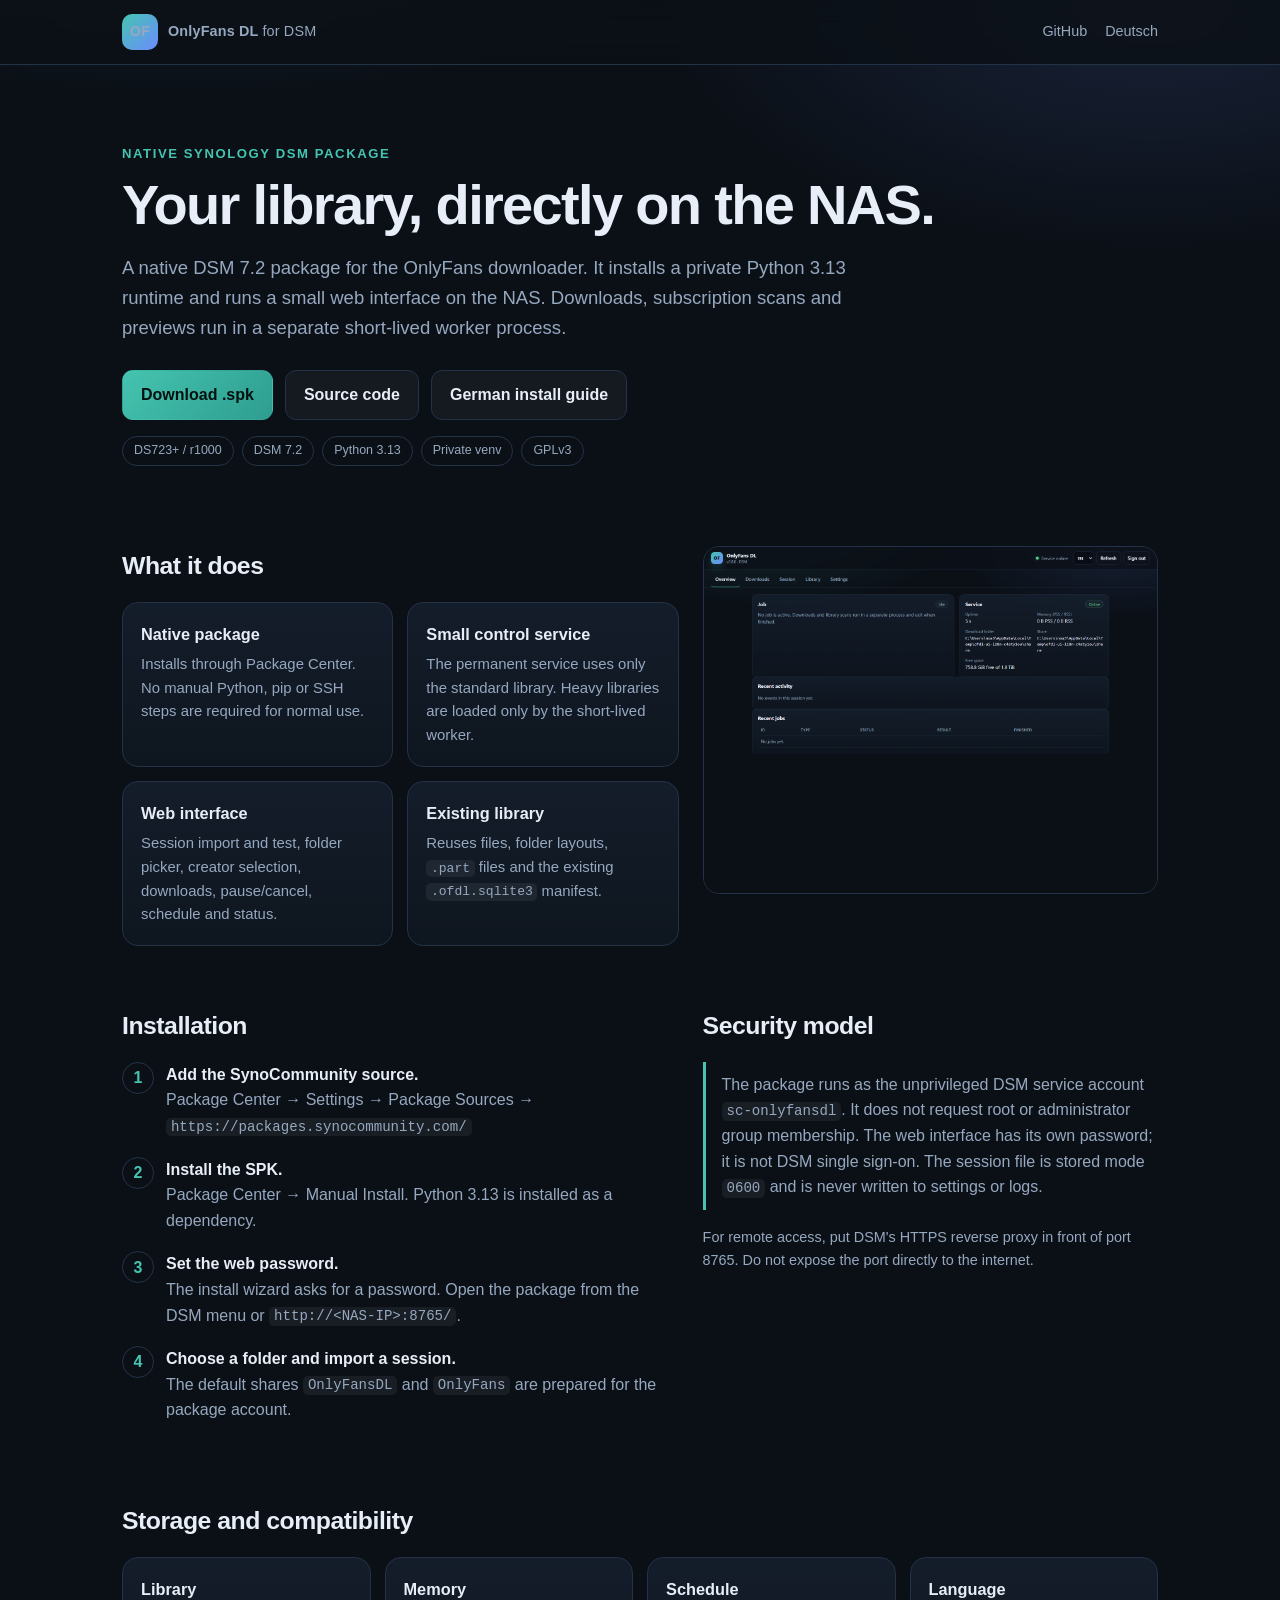
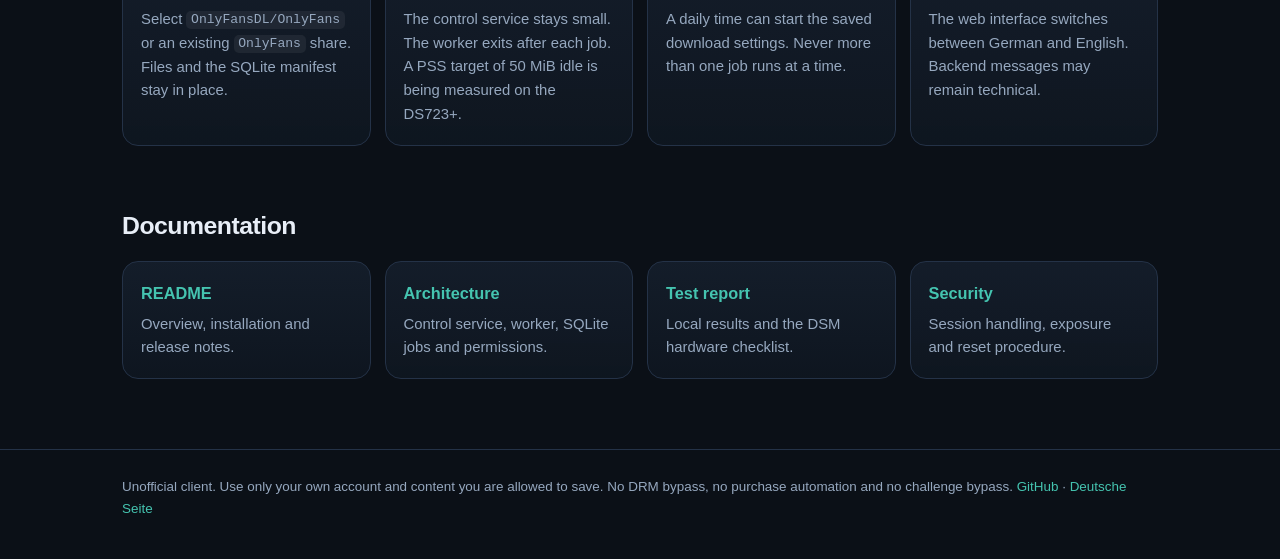
==== docs/index.html @ 4cc80c6b "fix: install as unprivileged package; add bilingual UI and pages Remove the administrator-group requ" ====
<!doctype html>
<html lang="en">
<head>
  <meta charset="utf-8">
  <meta name="viewport" content="width=device-width, initial-scale=1">
  <meta name="color-scheme" content="dark">
  <title>OnlyFans DL for Synology DSM</title>
  <meta name="description" content="Native OnlyFans downloader package for Synology DSM 7.2 with a small web interface and a private Python runtime.">
  <link rel="stylesheet" href="site.css">
</head>
<body>
  <header class="site">
    <div class="wrap nav">
      <div class="brand"><span class="logo">OF</span><span>OnlyFans DL <span style="color:var(--muted);font-weight:500">for DSM</span></span></div>
      <span class="spacer"></span>
      <a href="https://github.com/Noa3/Synology-DSM-OnlyfansDownloader">GitHub</a>
      <a href="de/index.html">Deutsch</a>
    </div>
  </header>

  <main>
    <section class="hero">
      <div class="wrap">
        <div class="eyebrow">Native Synology DSM package</div>
        <h1>Your library, directly on the NAS.</h1>
        <p class="lead">A native DSM 7.2 package for the OnlyFans downloader. It installs a private
          Python 3.13 runtime and runs a small web interface on the NAS. Downloads, subscription
          scans and previews run in a separate short-lived worker process.</p>
        <div class="actions">
          <a class="btn primary" href="https://github.com/Noa3/Synology-DSM-OnlyfansDownloader/releases/latest">Download .spk</a>
          <a class="btn" href="https://github.com/Noa3/Synology-DSM-OnlyfansDownloader">Source code</a>
          <a class="btn" href="https://github.com/Noa3/Synology-DSM-OnlyfansDownloader/blob/main/docs/INSTALL_DE.md">German install guide</a>
        </div>
        <div class="badges">
          <span class="badge">DS723+ / r1000</span>
          <span class="badge">DSM 7.2</span>
          <span class="badge">Python 3.13</span>
          <span class="badge">Private venv</span>
          <span class="badge">GPLv3</span>
        </div>
      </div>
    </section>

    <section>
      <div class="wrap split">
        <div>
          <h2>What it does</h2>
          <div class="grid">
            <div class="card"><h3>Native package</h3><p>Installs through Package Center. No manual Python, pip or SSH steps are required for normal use.</p></div>
            <div class="card"><h3>Small control service</h3><p>The permanent service uses only the standard library. Heavy libraries are loaded only by the short-lived worker.</p></div>
            <div class="card"><h3>Web interface</h3><p>Session import and test, folder picker, creator selection, downloads, pause/cancel, schedule and status.</p></div>
            <div class="card"><h3>Existing library</h3><p>Reuses files, folder layouts, <code>.part</code> files and the existing <code>.ofdl.sqlite3</code> manifest.</p></div>
          </div>
        </div>
        <div class="shot"><img src="dsm-ui-dashboard-en.png" alt="OnlyFans DL DSM dashboard"></div>
      </div>
    </section>

    <section>
      <div class="wrap split">
        <div>
          <h2>Installation</h2>
          <ol class="steps">
            <li><b>Add the SynoCommunity source.</b><br>Package Center → Settings → Package Sources → <code>https://packages.synocommunity.com/</code></li>
            <li><b>Install the SPK.</b><br>Package Center → Manual Install. Python 3.13 is installed as a dependency.</li>
            <li><b>Set the web password.</b><br>The install wizard asks for a password. Open the package from the DSM menu or <code>http://&lt;NAS-IP&gt;:8765/</code>.</li>
            <li><b>Choose a folder and import a session.</b><br>The default shares <code>OnlyFansDL</code> and <code>OnlyFans</code> are prepared for the package account.</li>
          </ol>
        </div>
        <div>
          <h2>Security model</h2>
          <p class="note">The package runs as the unprivileged DSM service account <code>sc-onlyfansdl</code>.
            It does not request root or administrator group membership. The web interface has its own password;
            it is not DSM single sign-on. The session file is stored mode <code>0600</code> and is never written to settings or logs.</p>
          <p style="color:var(--muted);font-size:.9rem;margin-top:14px">
            For remote access, put DSM's HTTPS reverse proxy in front of port 8765. Do not expose the port directly to the internet.
          </p>
        </div>
      </div>
    </section>

    <section>
      <div class="wrap">
        <h2>Storage and compatibility</h2>
        <div class="grid">
          <div class="card"><h3>Library</h3><p>Select <code>OnlyFansDL/OnlyFans</code> or an existing <code>OnlyFans</code> share. Files and the SQLite manifest stay in place.</p></div>
          <div class="card"><h3>Memory</h3><p>The control service stays small. The worker exits after each job. A PSS target of 50 MiB idle is being measured on the DS723+.</p></div>
          <div class="card"><h3>Schedule</h3><p>A daily time can start the saved download settings. Never more than one job runs at a time.</p></div>
          <div class="card"><h3>Language</h3><p>The web interface switches between German and English. Backend messages may remain technical.</p></div>
        </div>
      </div>
    </section>

    <section>
      <div class="wrap">
        <h2>Documentation</h2>
        <div class="grid">
          <div class="card"><h3><a href="https://github.com/Noa3/Synology-DSM-OnlyfansDownloader/blob/main/README.md">README</a></h3><p>Overview, installation and release notes.</p></div>
          <div class="card"><h3><a href="https://github.com/Noa3/Synology-DSM-OnlyfansDownloader/blob/main/docs/ARCHITECTURE.md">Architecture</a></h3><p>Control service, worker, SQLite jobs and permissions.</p></div>
          <div class="card"><h3><a href="https://github.com/Noa3/Synology-DSM-OnlyfansDownloader/blob/main/TEST_REPORT.md">Test report</a></h3><p>Local results and the DSM hardware checklist.</p></div>
          <div class="card"><h3><a href="https://github.com/Noa3/Synology-DSM-OnlyfansDownloader/blob/main/SECURITY.md">Security</a></h3><p>Session handling, exposure and reset procedure.</p></div>
        </div>
      </div>
    </section>
  </main>

  <footer>
    <div class="wrap">
      Unofficial client. Use only your own account and content you are allowed to save. No DRM bypass,
      no purchase automation and no challenge bypass. <a href="https://github.com/Noa3/Synology-DSM-OnlyfansDownloader">GitHub</a>
      · <a href="de/index.html">Deutsche Seite</a>
    </div>
  </footer>
</body>
</html>
---- docs/site.css ----
:root {
  --bg: #0b1017;
  --bg2: #111924;
  --line: #243247;
  --text: #e8eef7;
  --muted: #96a8bf;
  --accent: #45c4b0;
  --accent2: #6c8cff;
  --radius: 16px;
}
* { box-sizing: border-box; }
html { scroll-behavior: smooth; }
body {
  margin: 0;
  background:
    radial-gradient(1100px 520px at 15% -10%, rgba(69,196,176,.16), transparent 60%),
    radial-gradient(900px 460px at 90% 0%, rgba(108,140,255,.14), transparent 55%),
    var(--bg);
  color: var(--text);
  font-family: -apple-system, BlinkMacSystemFont, "Segoe UI", Roboto, "Helvetica Neue", Arial, sans-serif;
  font-size: 16px;
  line-height: 1.6;
}
a { color: var(--accent); text-decoration: none; }
a:hover { text-decoration: underline; }
.wrap { max-width: 1080px; margin: 0 auto; padding: 0 22px; }
header.site {
  position: sticky; top: 0; z-index: 10;
  background: rgba(11,16,23,.82);
  backdrop-filter: blur(12px);
  border-bottom: 1px solid var(--line);
}
.nav { display: flex; align-items: center; gap: 18px; min-height: 64px; }
.brand { display: flex; align-items: center; gap: 10px; font-weight: 800; letter-spacing: .01em; }
.logo {
  width: 36px; height: 36px; border-radius: 10px;
  display: grid; place-items: center;
  background: linear-gradient(135deg, var(--accent), var(--accent2));
  color: #061016; font-size: .82rem;
}
.nav .spacer { flex: 1; }
.nav a, .nav span { font-size: .9rem; color: var(--muted); }
.nav a:hover { color: var(--text); }
.hero { padding: 78px 0 50px; }
.eyebrow { color: var(--accent); font-weight: 700; font-size: .82rem; letter-spacing: .12em; text-transform: uppercase; }
h1 { font-size: clamp(2.1rem, 5vw, 3.5rem); line-height: 1.05; letter-spacing: -.03em; margin: 12px 0 18px; }
.lead { font-size: 1.16rem; color: var(--muted); max-width: 740px; }
.actions { display: flex; flex-wrap: wrap; gap: 12px; margin-top: 28px; }
.btn {
  display: inline-flex; align-items: center; gap: 8px;
  padding: 11px 18px; border-radius: 11px; font-weight: 700;
  border: 1px solid var(--line); color: var(--text); background: rgba(255,255,255,.04);
}
.btn:hover { text-decoration: none; border-color: #3a4d68; background: rgba(255,255,255,.08); }
.btn.primary { background: linear-gradient(135deg, var(--accent), #2e9d8f); color: #04110f; border-color: transparent; }
section { padding: 30px 0; }
h2 { font-size: 1.55rem; letter-spacing: -.02em; margin: 0 0 16px; }
h3 { font-size: 1.02rem; margin: 0 0 6px; }
.grid { display: grid; grid-template-columns: repeat(auto-fit, minmax(235px, 1fr)); gap: 14px; }
.card {
  border: 1px solid var(--line); border-radius: var(--radius);
  background: linear-gradient(180deg, rgba(23,34,49,.72), rgba(15,23,34,.78));
  padding: 18px;
}
.card p { color: var(--muted); margin: 0; font-size: .93rem; }
.shot { border: 1px solid var(--line); border-radius: var(--radius); overflow: hidden; background: #0d141e; }
.shot img { display: block; width: 100%; height: auto; }
.split { display: grid; grid-template-columns: 1.1fr .9fr; gap: 24px; align-items: start; }
ol.steps { counter-reset: step; list-style: none; padding: 0; margin: 0; }
ol.steps li { position: relative; padding: 0 0 18px 44px; color: var(--muted); }
ol.steps li::before {
  counter-increment: step; content: counter(step);
  position: absolute; left: 0; top: 0; width: 30px; height: 30px;
  border-radius: 50%; display: grid; place-items: center;
  border: 1px solid var(--line); color: var(--accent); font-weight: 800;
}
ol.steps b { color: var(--text); }
.note { border-left: 3px solid var(--accent); padding: 10px 0 10px 16px; color: var(--muted); }
code { font-family: ui-monospace, SFMono-Regular, Menlo, Consolas, monospace; background: rgba(255,255,255,.06); padding: .1em .35em; border-radius: 5px; font-size: .88em; }
.badges { display: flex; flex-wrap: wrap; gap: 8px; margin-top: 16px; }
.badge { border: 1px solid var(--line); border-radius: 999px; padding: 4px 11px; color: var(--muted); font-size: .78rem; }
footer { border-top: 1px solid var(--line); margin-top: 40px; padding: 26px 0 40px; color: var(--muted); font-size: .84rem; }
@media (max-width: 760px) { .split { grid-template-columns: 1fr; } .hero { padding-top: 52px; } }
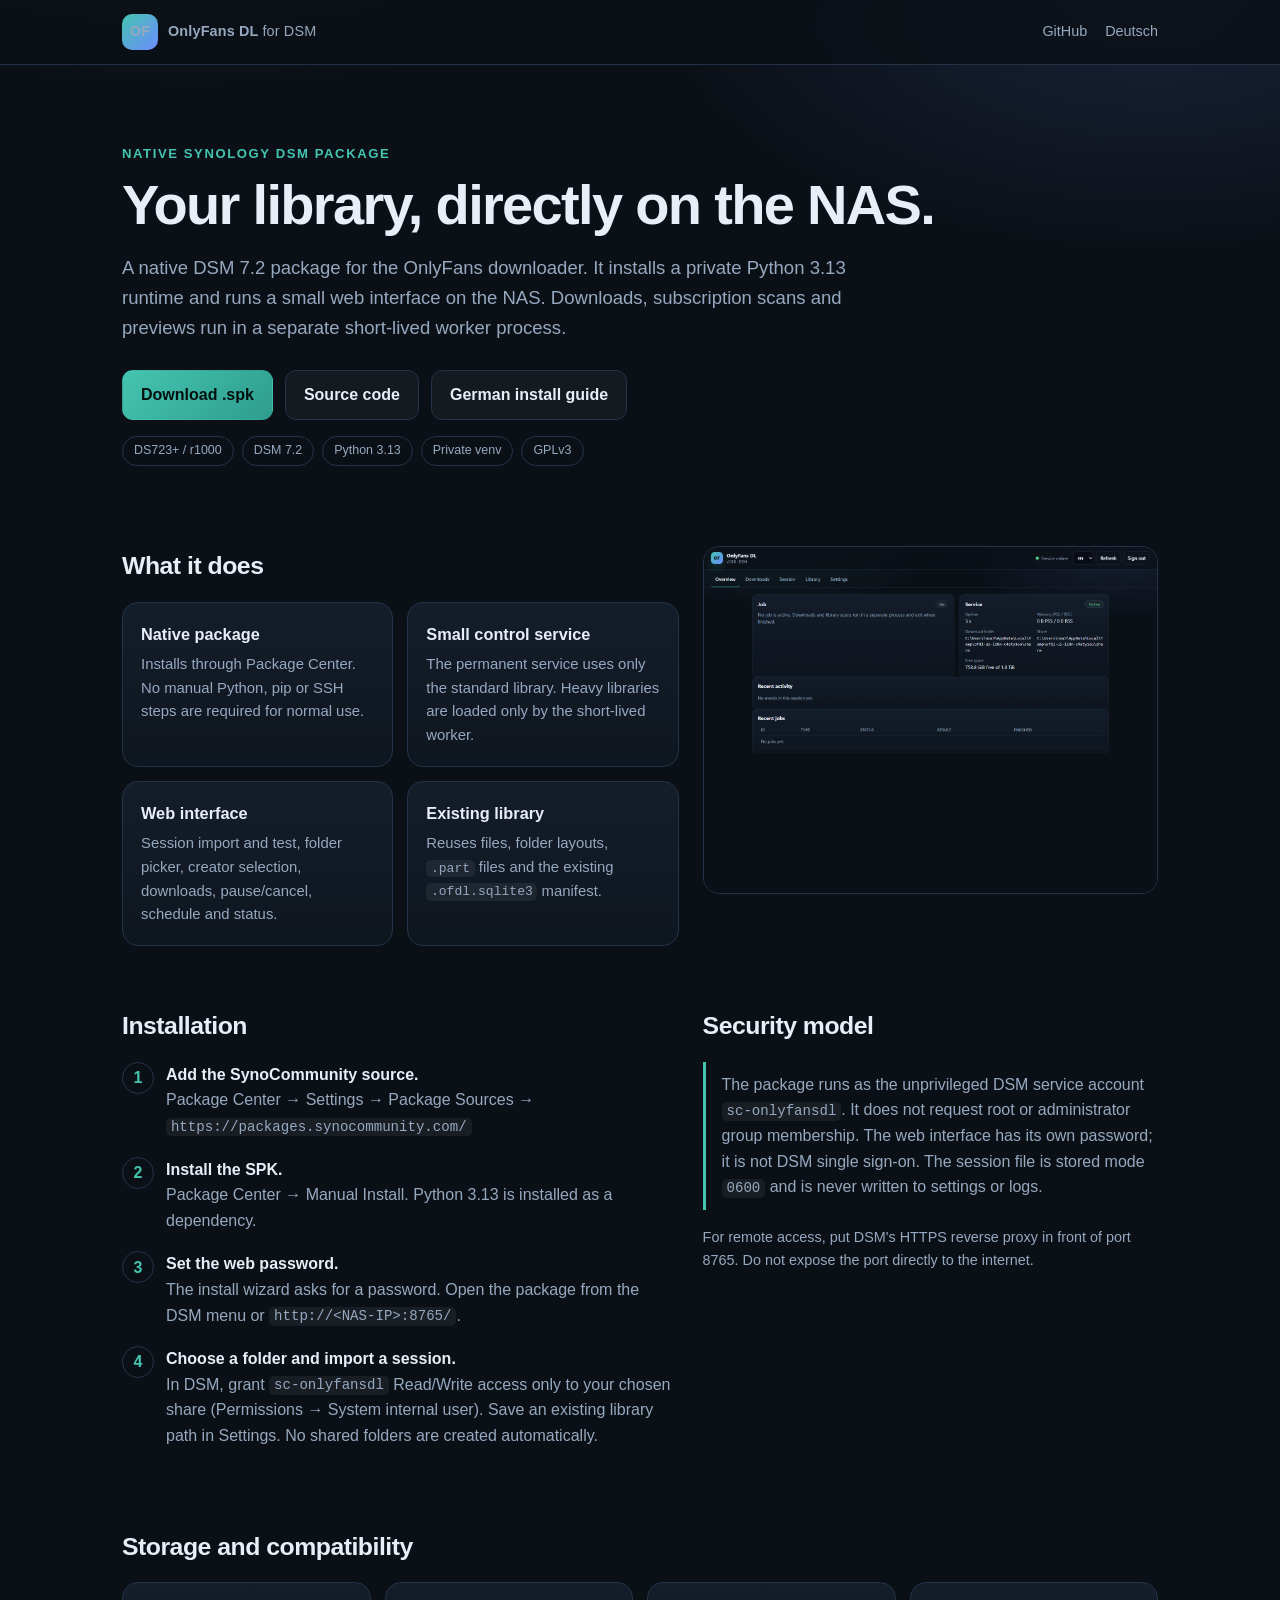
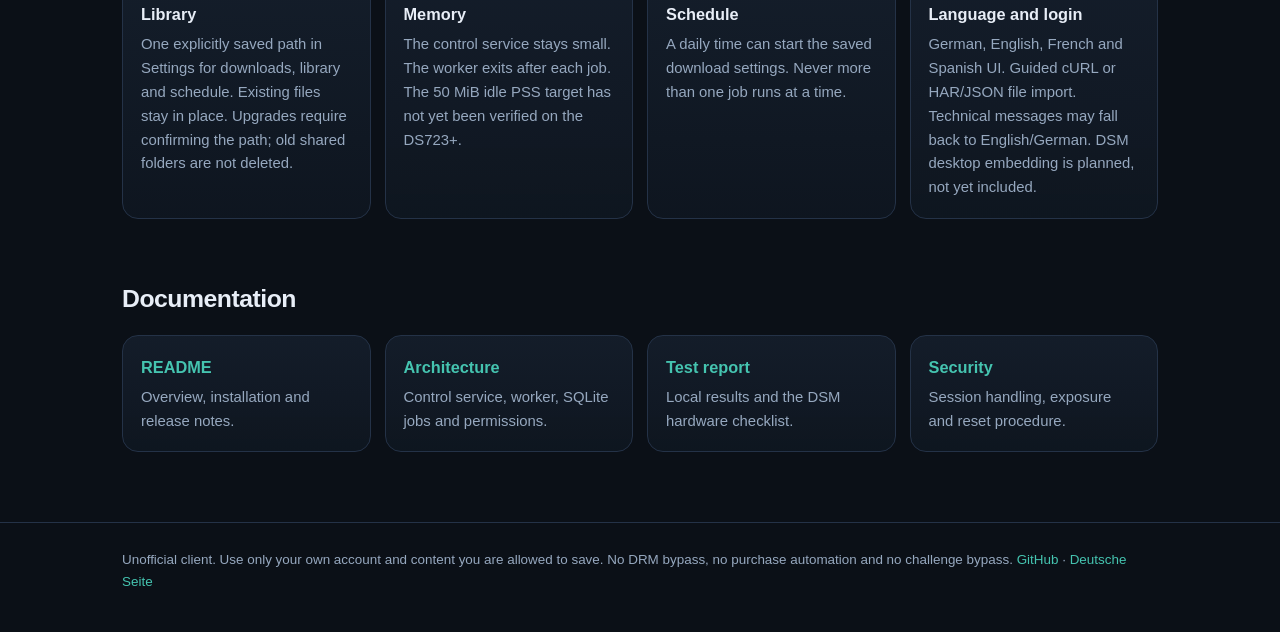
==== commit fcfc6f12: "fix(dsm): require explicit library consent Stop creating shares without permission. Require path con" ====
--- a/docs/index.html
+++ b/docs/index.html
@@ -64,7 +64,7 @@
             <li><b>Add the SynoCommunity source.</b><br>Package Center → Settings → Package Sources → <code>https://packages.synocommunity.com/</code></li>
             <li><b>Install the SPK.</b><br>Package Center → Manual Install. Python 3.13 is installed as a dependency.</li>
             <li><b>Set the web password.</b><br>The install wizard asks for a password. Open the package from the DSM menu or <code>http://&lt;NAS-IP&gt;:8765/</code>.</li>
-            <li><b>Choose a folder and import a session.</b><br>The default shares <code>OnlyFansDL</code> and <code>OnlyFans</code> are prepared for the package account.</li>
+            <li><b>Choose a folder and import a session.</b><br>In DSM, grant <code>sc-onlyfansdl</code> Read/Write access only to your chosen share (Permissions → System internal user). Save an existing library path in Settings. No shared folders are created automatically.</li>
           </ol>
         </div>
         <div>
@@ -83,10 +83,10 @@
       <div class="wrap">
         <h2>Storage and compatibility</h2>
         <div class="grid">
-          <div class="card"><h3>Library</h3><p>Select <code>OnlyFansDL/OnlyFans</code> or an existing <code>OnlyFans</code> share. Files and the SQLite manifest stay in place.</p></div>
-          <div class="card"><h3>Memory</h3><p>The control service stays small. The worker exits after each job. A PSS target of 50 MiB idle is being measured on the DS723+.</p></div>
+          <div class="card"><h3>Library</h3><p>One explicitly saved path in Settings for downloads, library and schedule. Existing files stay in place. Upgrades require confirming the path; old shared folders are not deleted.</p></div>
+          <div class="card"><h3>Memory</h3><p>The control service stays small. The worker exits after each job. The 50 MiB idle PSS target has not yet been verified on the DS723+.</p></div>
           <div class="card"><h3>Schedule</h3><p>A daily time can start the saved download settings. Never more than one job runs at a time.</p></div>
-          <div class="card"><h3>Language</h3><p>The web interface switches between German and English. Backend messages may remain technical.</p></div>
+          <div class="card"><h3>Language and login</h3><p>German, English, French and Spanish UI. Guided cURL or HAR/JSON file import. Technical messages may fall back to English/German. DSM desktop embedding is planned, not yet included.</p></div>
         </div>
       </div>
     </section>
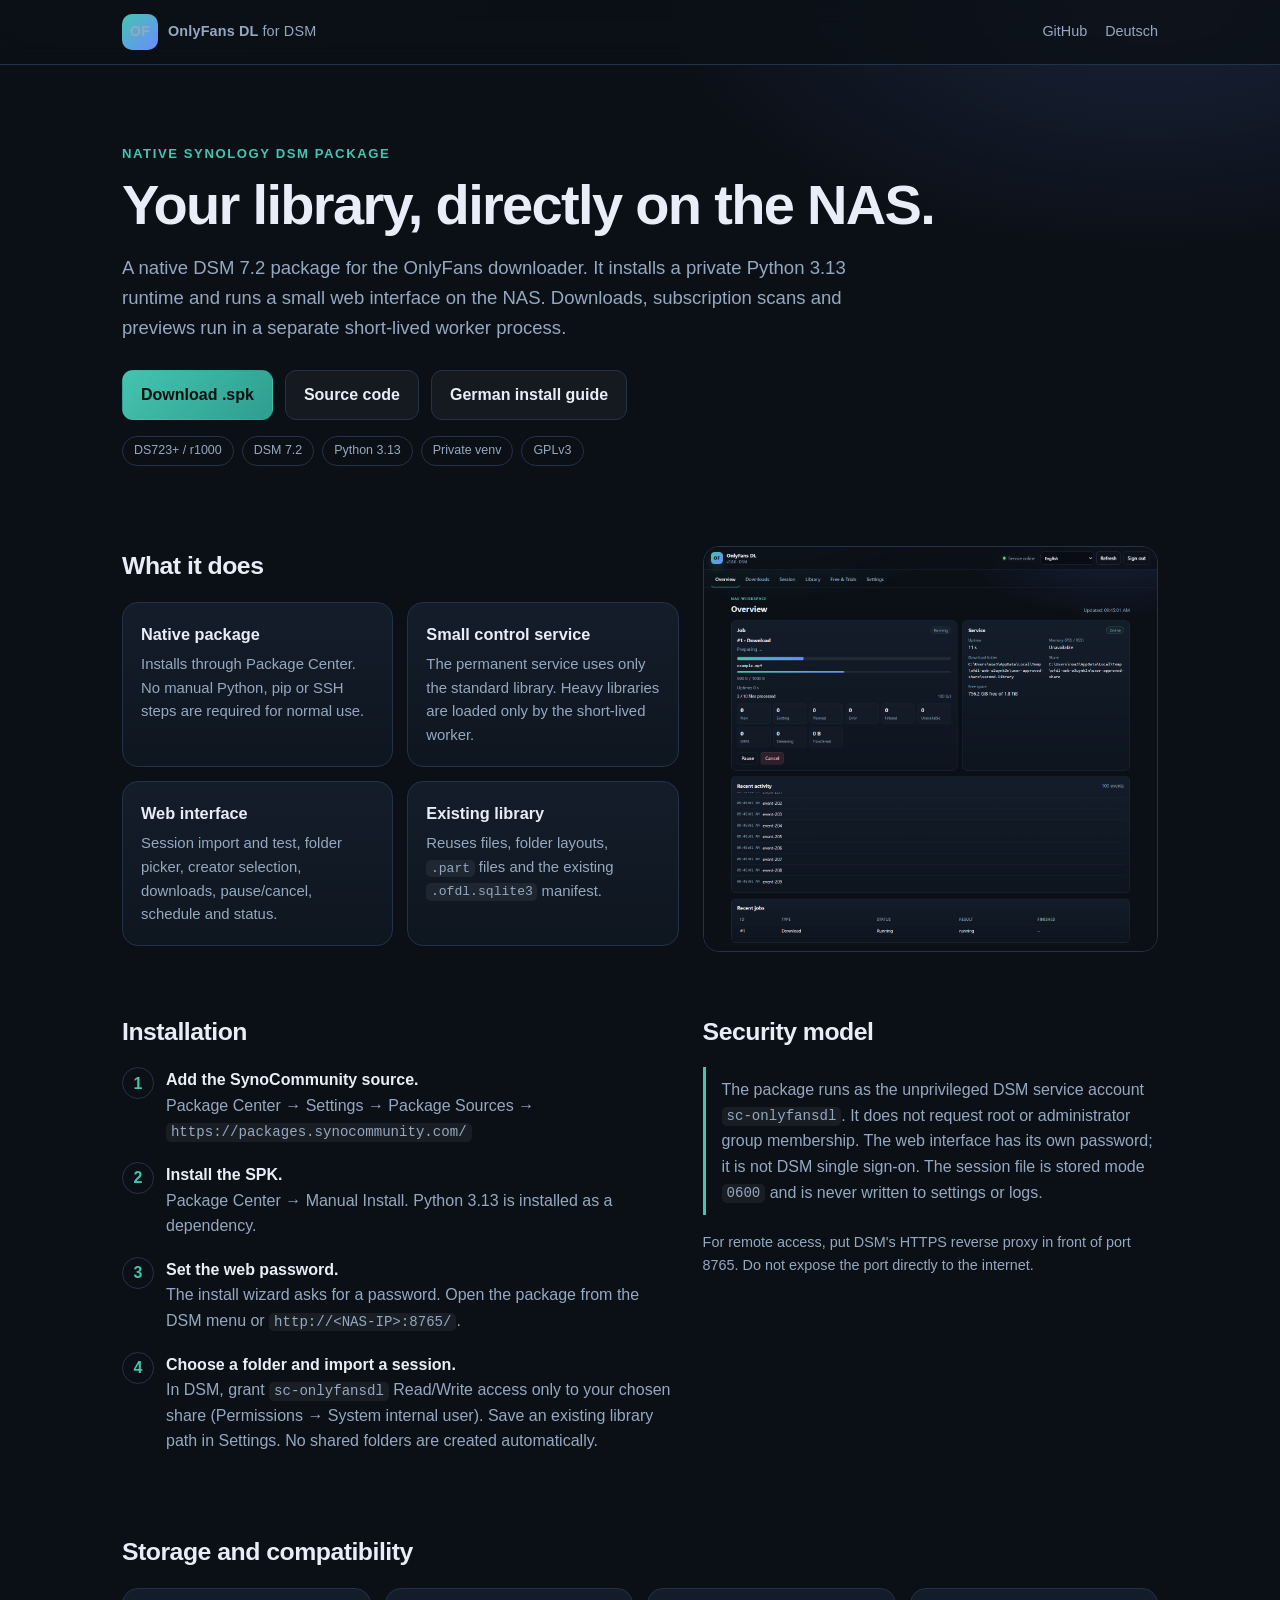
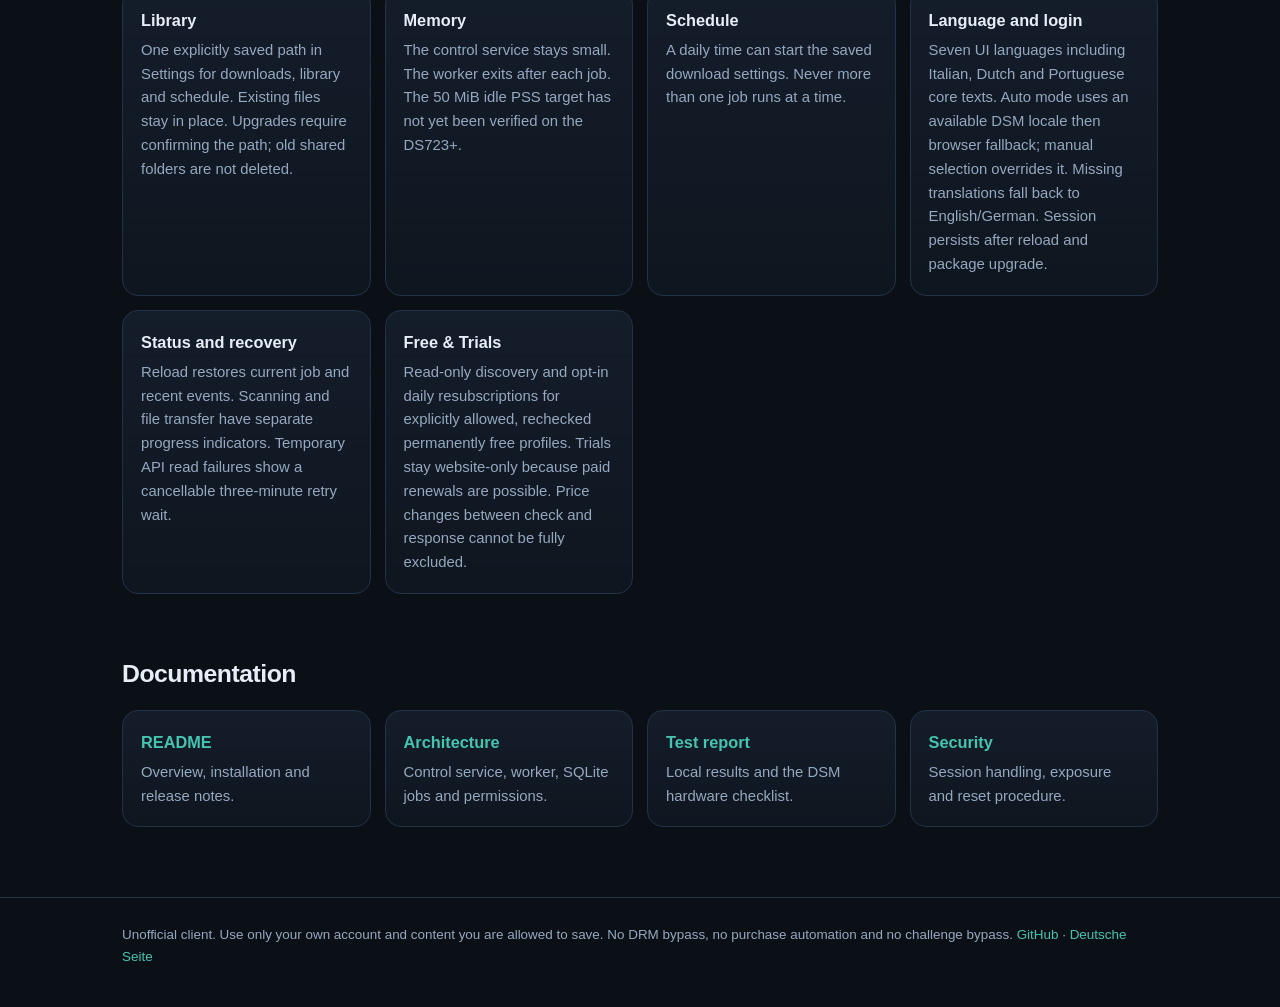
==== commit ffd3124d: "fix(dsm): restore jobs and stop owned processes Separate reconnect, job and event state; preserve pr" ====
--- a/docs/index.html
+++ b/docs/index.html
@@ -86,7 +86,9 @@
           <div class="card"><h3>Library</h3><p>One explicitly saved path in Settings for downloads, library and schedule. Existing files stay in place. Upgrades require confirming the path; old shared folders are not deleted.</p></div>
           <div class="card"><h3>Memory</h3><p>The control service stays small. The worker exits after each job. The 50 MiB idle PSS target has not yet been verified on the DS723+.</p></div>
           <div class="card"><h3>Schedule</h3><p>A daily time can start the saved download settings. Never more than one job runs at a time.</p></div>
-          <div class="card"><h3>Language and login</h3><p>German, English, French and Spanish UI. Guided cURL or HAR/JSON file import. Technical messages may fall back to English/German. DSM desktop embedding is planned, not yet included.</p></div>
+          <div class="card"><h3>Language and login</h3><p>Seven UI languages including Italian, Dutch and Portuguese core texts. Auto mode uses an available DSM locale then browser fallback; manual selection overrides it. Missing translations fall back to English/German. Session persists after reload and package upgrade.</p></div>
+          <div class="card"><h3>Status and recovery</h3><p>Reload restores current job and recent events. Scanning and file transfer have separate progress indicators. Temporary API read failures show a cancellable three-minute retry wait.</p></div>
+          <div class="card"><h3>Free &amp; Trials</h3><p>Read-only discovery and opt-in daily resubscriptions for explicitly allowed, rechecked permanently free profiles. Trials stay website-only because paid renewals are possible. Price changes between check and response cannot be fully excluded.</p></div>
         </div>
       </div>
     </section>
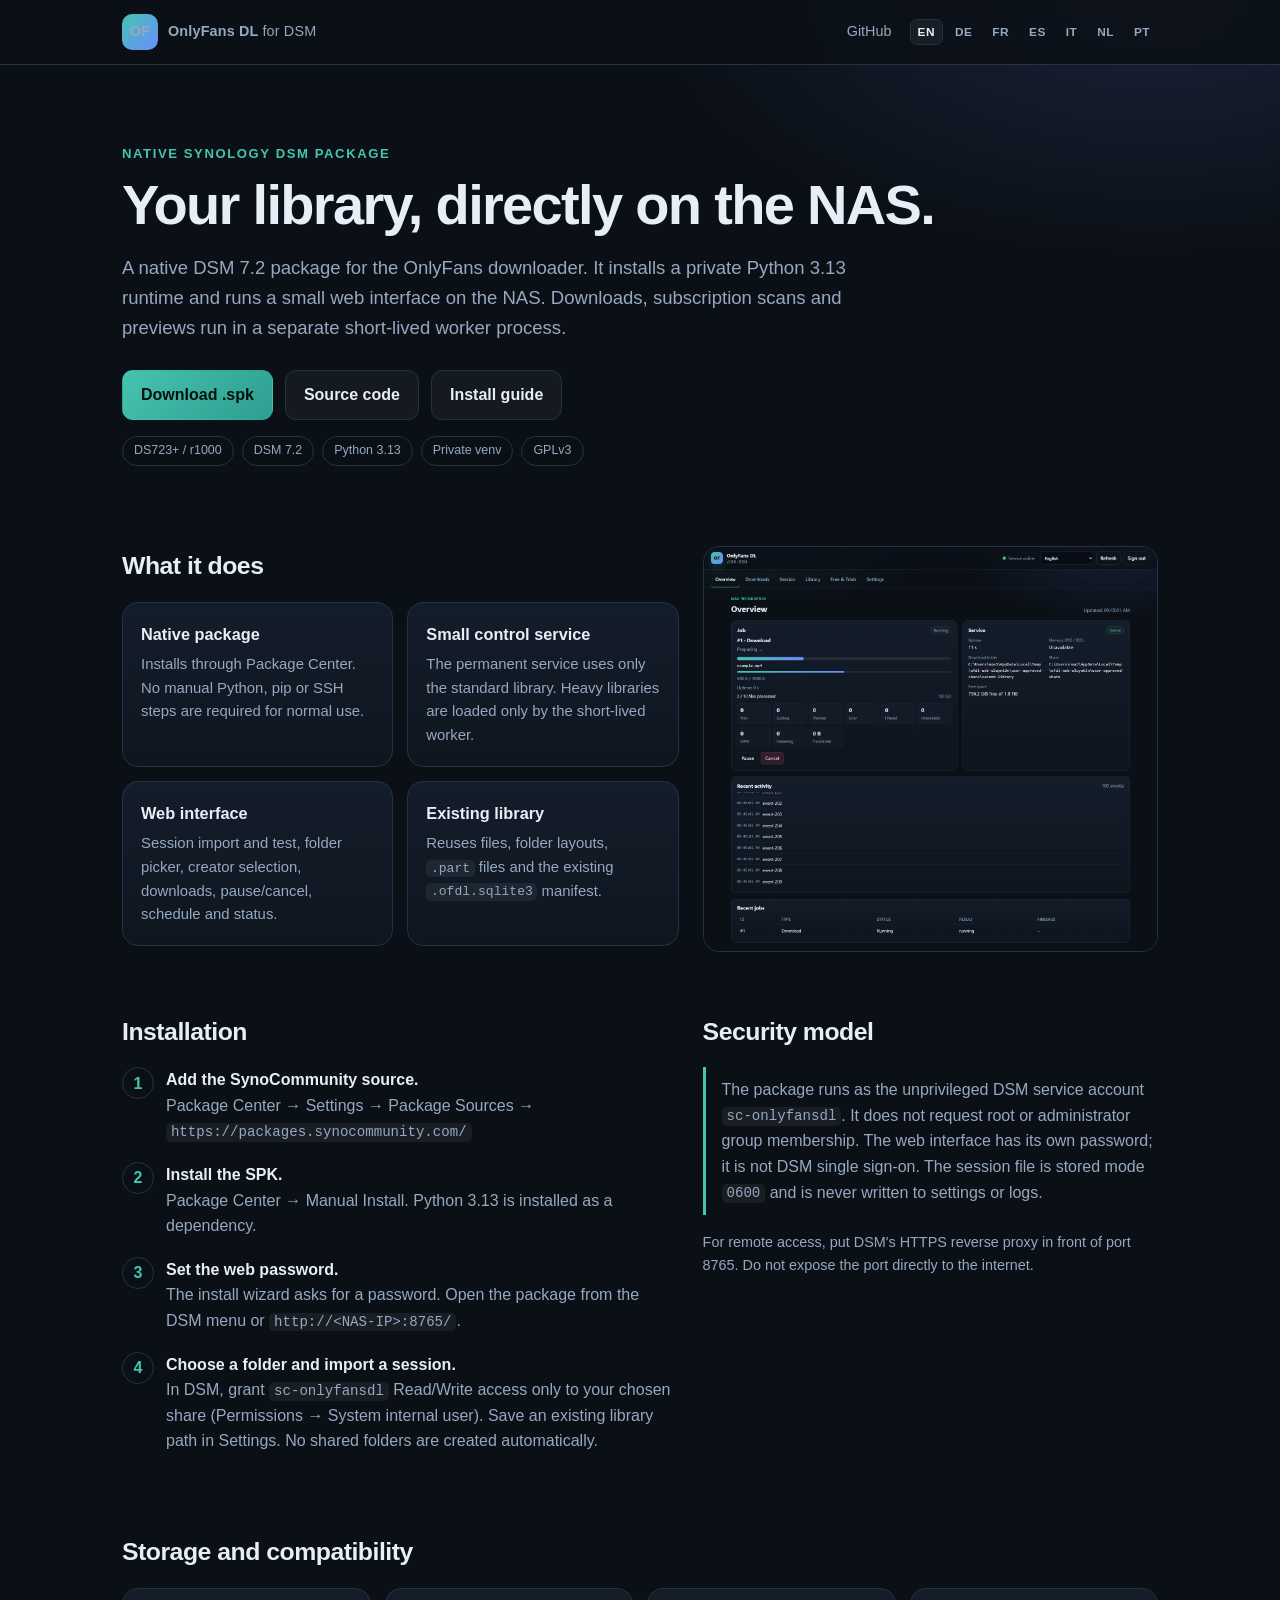
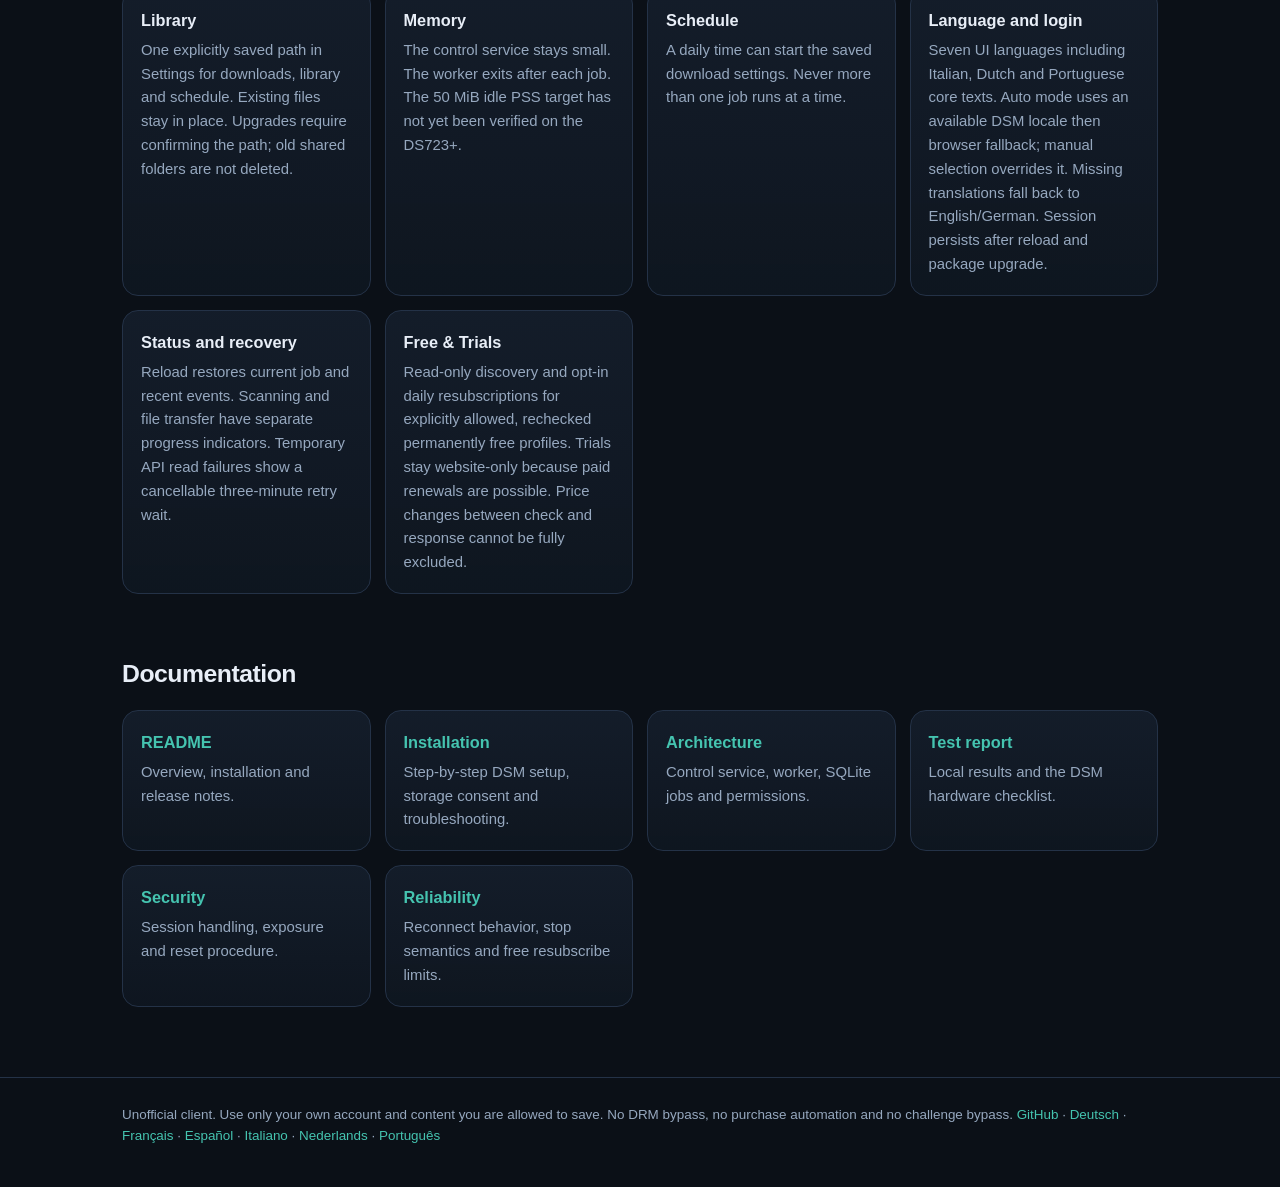
==== commit 1ea7044d: "docs: make English the default and translate project pages English README, installation, architectur" ====
--- a/docs/index.html
+++ b/docs/index.html
@@ -14,7 +14,15 @@
       <div class="brand"><span class="logo">OF</span><span>OnlyFans DL <span style="color:var(--muted);font-weight:500">for DSM</span></span></div>
       <span class="spacer"></span>
       <a href="https://github.com/Noa3/Synology-DSM-OnlyfansDownloader">GitHub</a>
-      <a href="de/index.html">Deutsch</a>
+      <nav class="langs" aria-label="Language">
+        <a href="index.html" hreflang="en" aria-current="page">EN</a>
+        <a href="de/index.html" hreflang="de">DE</a>
+        <a href="fr/index.html" hreflang="fr">FR</a>
+        <a href="es/index.html" hreflang="es">ES</a>
+        <a href="it/index.html" hreflang="it">IT</a>
+        <a href="nl/index.html" hreflang="nl">NL</a>
+        <a href="pt/index.html" hreflang="pt">PT</a>
+      </nav>
     </div>
   </header>
 
@@ -29,7 +37,7 @@
         <div class="actions">
           <a class="btn primary" href="https://github.com/Noa3/Synology-DSM-OnlyfansDownloader/releases/latest">Download .spk</a>
           <a class="btn" href="https://github.com/Noa3/Synology-DSM-OnlyfansDownloader">Source code</a>
-          <a class="btn" href="https://github.com/Noa3/Synology-DSM-OnlyfansDownloader/blob/main/docs/INSTALL_DE.md">German install guide</a>
+          <a class="btn" href="https://github.com/Noa3/Synology-DSM-OnlyfansDownloader/blob/main/docs/INSTALL.md">Install guide</a>
         </div>
         <div class="badges">
           <span class="badge">DS723+ / r1000</span>
@@ -98,9 +106,11 @@
         <h2>Documentation</h2>
         <div class="grid">
           <div class="card"><h3><a href="https://github.com/Noa3/Synology-DSM-OnlyfansDownloader/blob/main/README.md">README</a></h3><p>Overview, installation and release notes.</p></div>
+          <div class="card"><h3><a href="https://github.com/Noa3/Synology-DSM-OnlyfansDownloader/blob/main/docs/INSTALL.md">Installation</a></h3><p>Step-by-step DSM setup, storage consent and troubleshooting.</p></div>
           <div class="card"><h3><a href="https://github.com/Noa3/Synology-DSM-OnlyfansDownloader/blob/main/docs/ARCHITECTURE.md">Architecture</a></h3><p>Control service, worker, SQLite jobs and permissions.</p></div>
           <div class="card"><h3><a href="https://github.com/Noa3/Synology-DSM-OnlyfansDownloader/blob/main/TEST_REPORT.md">Test report</a></h3><p>Local results and the DSM hardware checklist.</p></div>
           <div class="card"><h3><a href="https://github.com/Noa3/Synology-DSM-OnlyfansDownloader/blob/main/SECURITY.md">Security</a></h3><p>Session handling, exposure and reset procedure.</p></div>
+          <div class="card"><h3><a href="https://github.com/Noa3/Synology-DSM-OnlyfansDownloader/blob/main/docs/RELIABILITY.md">Reliability</a></h3><p>Reconnect behavior, stop semantics and free resubscribe limits.</p></div>
         </div>
       </div>
     </section>
@@ -110,7 +120,8 @@
     <div class="wrap">
       Unofficial client. Use only your own account and content you are allowed to save. No DRM bypass,
       no purchase automation and no challenge bypass. <a href="https://github.com/Noa3/Synology-DSM-OnlyfansDownloader">GitHub</a>
-      · <a href="de/index.html">Deutsche Seite</a>
+      · <a href="de/index.html">Deutsch</a> · <a href="fr/index.html">Français</a> · <a href="es/index.html">Español</a>
+      · <a href="it/index.html">Italiano</a> · <a href="nl/index.html">Nederlands</a> · <a href="pt/index.html">Português</a>
     </div>
   </footer>
 </body>
--- a/docs/site.css
+++ b/docs/site.css
@@ -41,6 +41,13 @@
 .nav .spacer { flex: 1; }
 .nav a, .nav span { font-size: .9rem; color: var(--muted); }
 .nav a:hover { color: var(--text); }
+.langs { display: flex; flex-wrap: wrap; gap: 4px; }
+.langs a {
+  padding: 3px 7px; border-radius: 7px; border: 1px solid transparent;
+  font-size: .74rem; font-weight: 700; letter-spacing: .04em;
+}
+.langs a:hover { border-color: var(--line); text-decoration: none; }
+.langs a[aria-current="page"] { color: var(--text); border-color: var(--line); background: rgba(255,255,255,.05); }
 .hero { padding: 78px 0 50px; }
 .eyebrow { color: var(--accent); font-weight: 700; font-size: .82rem; letter-spacing: .12em; text-transform: uppercase; }
 h1 { font-size: clamp(2.1rem, 5vw, 3.5rem); line-height: 1.05; letter-spacing: -.03em; margin: 12px 0 18px; }
@@ -80,4 +87,9 @@
 .badges { display: flex; flex-wrap: wrap; gap: 8px; margin-top: 16px; }
 .badge { border: 1px solid var(--line); border-radius: 999px; padding: 4px 11px; color: var(--muted); font-size: .78rem; }
 footer { border-top: 1px solid var(--line); margin-top: 40px; padding: 26px 0 40px; color: var(--muted); font-size: .84rem; }
-@media (max-width: 760px) { .split { grid-template-columns: 1fr; } .hero { padding-top: 52px; } }
+@media (max-width: 760px) {
+  .split { grid-template-columns: 1fr; }
+  .hero { padding-top: 52px; }
+  .nav { flex-wrap: wrap; padding-top: 10px; padding-bottom: 10px; }
+  .langs { order: 3; width: 100%; }
+}
